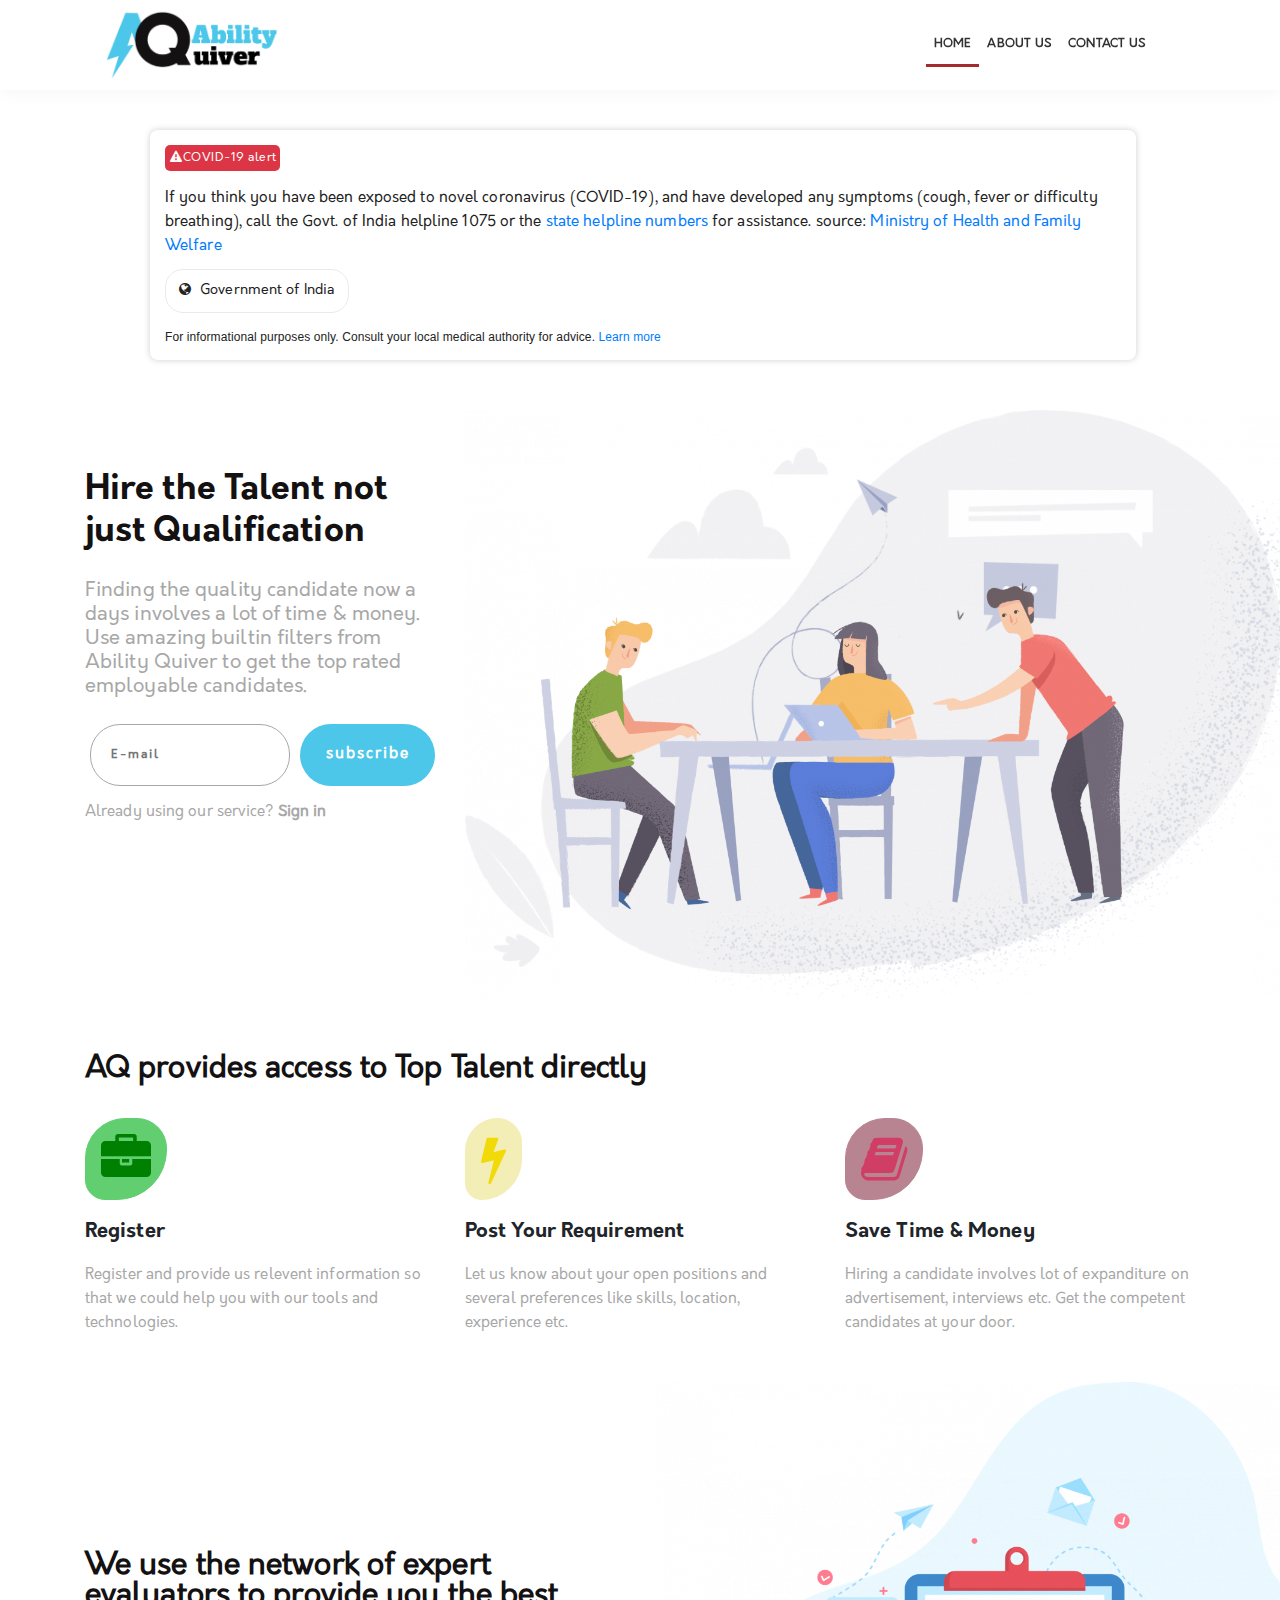
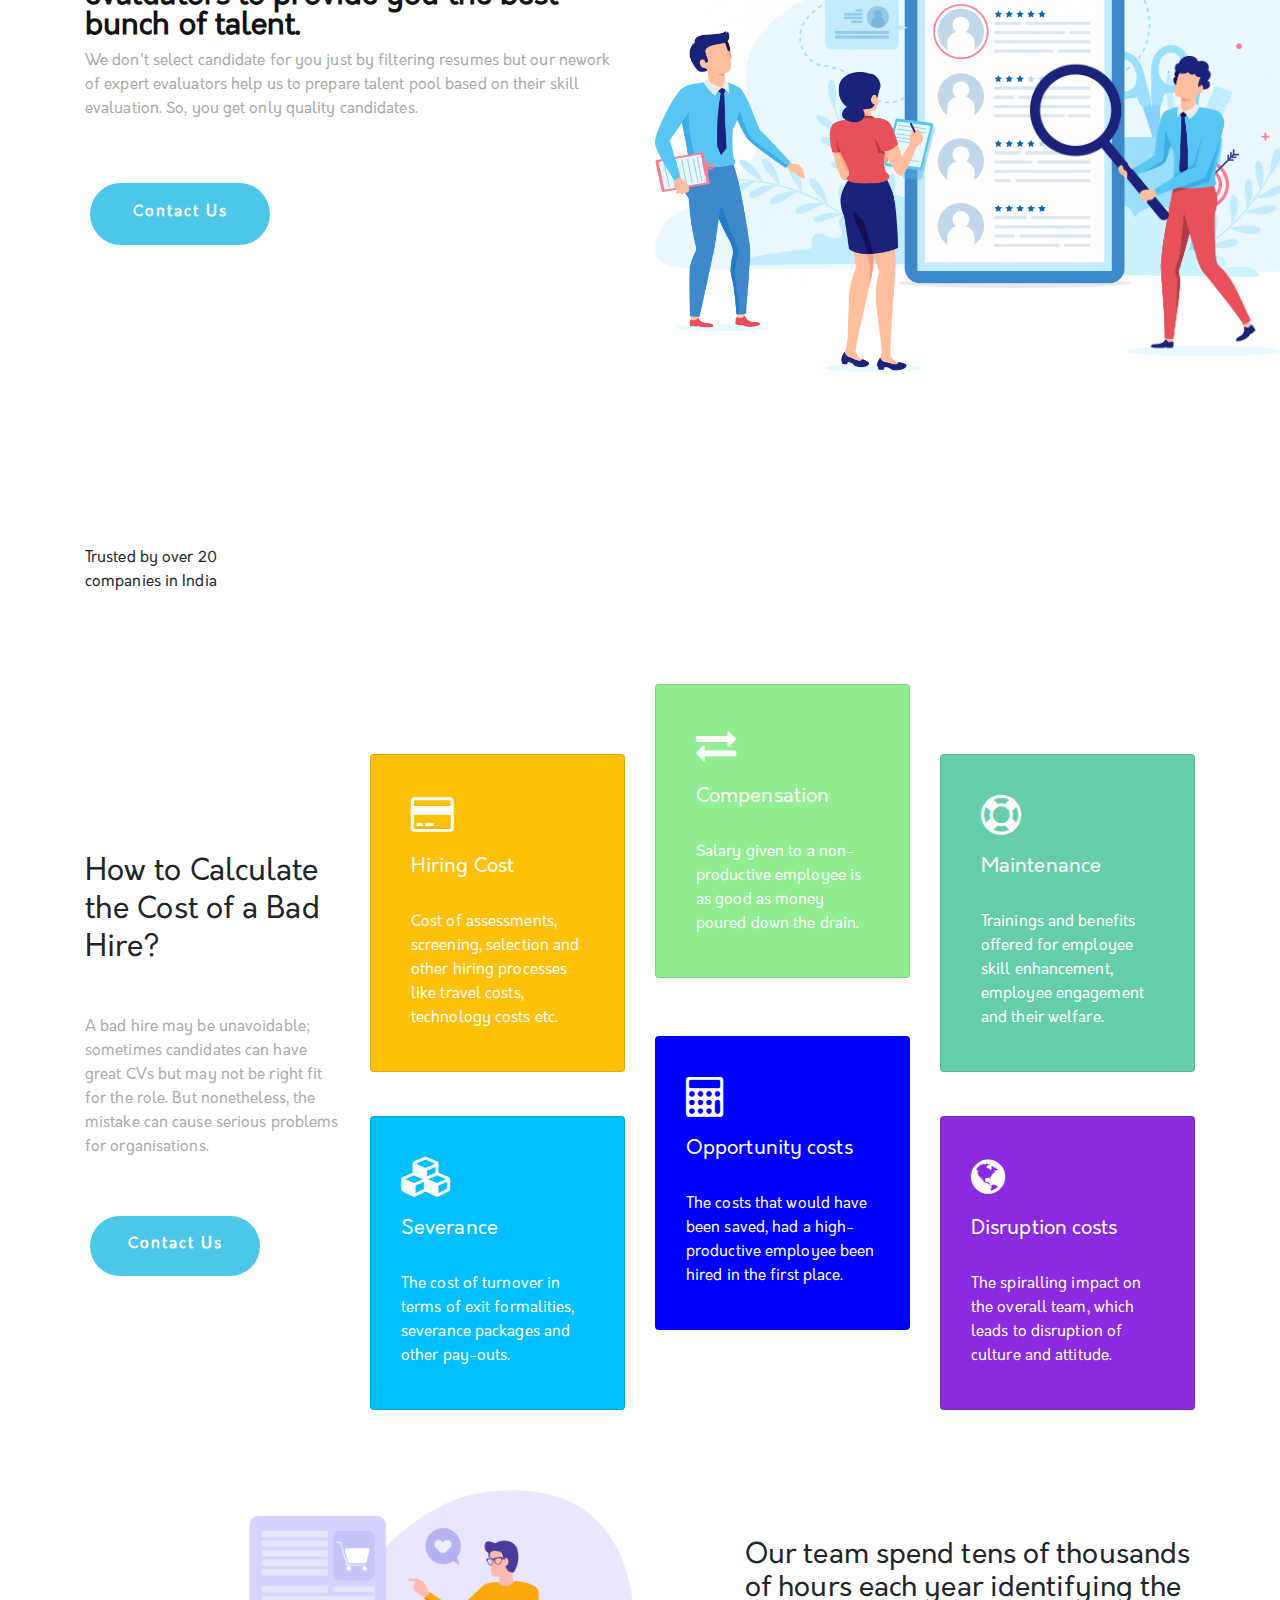
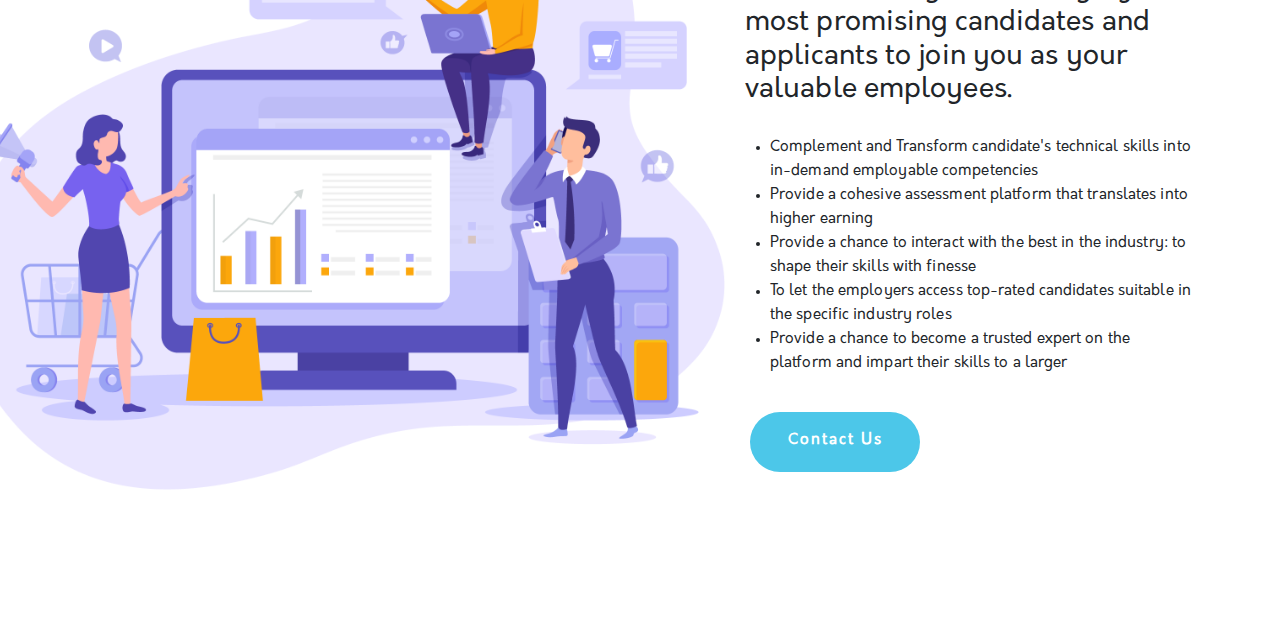
==== index.html @ 13b30fbf "new" ====
<!doctype html>
<html lang="en">
  <head>
    <!-- Required meta tags -->
    <meta charset="utf-8">
    <meta name="viewport" content="width=device-width, initial-scale=1, shrink-to-fit=no">

    <!-- Bootstrap CSS -->
    <link rel="stylesheet" href="https://stackpath.bootstrapcdn.com/bootstrap/4.5.2/css/bootstrap.min.css" integrity="sha384-JcKb8q3iqJ61gNV9KGb8thSsNjpSL0n8PARn9HuZOnIxN0hoP+VmmDGMN5t9UJ0Z" crossorigin="anonymous">
    <link rel="stylesheet" href="https://stackpath.bootstrapcdn.com/bootstrap/4.5.2/css/bootstrap.min.css" integrity="sha384-JcKb8q3iqJ61gNV9KGb8thSsNjpSL0n8PARn9HuZOnIxN0hoP+VmmDGMN5t9UJ0Z" crossorigin="anonymous">

    <title>Ability Quiver</title>
    <link rel="stylesheet" href="https://stackpath.bootstrapcdn.com/font-awesome/4.7.0/css/font-awesome.min.css" integrity="sha384-wvfXpqpZZVQGK6TAh5PVlGOfQNHSoD2xbE+QkPxCAFlNEevoEH3Sl0sibVcOQVnN" crossorigin="anonymous">
    <link rel="stylesheet" href="style.css">
  </head>
  <body>
    <div class="header">
    <nav class="navbar navbar-expand-lg  sticky-top">
        <a class="navbar-brand">
            <img src="logo-new1.png" alt="logo" height="70" width="175" class="ml-5">
        </a>
        <ul class="navbar-nav ml-auto">
            <li class="nav-item active">
                <a class="nav-link" href="#">
                    HOME
                </a>
            </li>
            <li class="nav-item">
                <a href="#" class="nav-link">
                    ABOUT US
                </a>
            </li>
            <li class="nav-item">
                <a href="#" class="nav-link">
                    CONTACT US
                </a>
            </li>
        </ul>
    </nav>
    </div>
    <!-- COVID-19 warning box -->
    <div class="box">
        <div class="red-box">
            <span>
                <i class="fa fa-exclamation-triangle" aria-hidden="true"></i>COVID-19 alert
            </span>
        </div>
        <div class="content-box">
            <span>
                If you think you have been exposed to novel coronavirus (COVID-19),
                 and have developed any symptoms (cough, fever or difficulty breathing),
                  call the Govt. of India helpline 1075 or the 
                  <a _ngcontent-npf-c4="" href="https://www.mohfw.gov.in/pdf/coronvavirushelplinenumber.pdf" target="_blank">state helpline numbers</a>
                 for assistance.
            </span>
            <span></span>
            <span>
                source: 
                <a _ngcontent-npf-c4="" href="https://www.mohfw.gov.in/" target="_blank">Ministry of Health and Family Welfare</a>
            </span>
        </div>
        <div class="button">
            <span class="globe">
                <i class="fa fa-globe" aria-hidden="true"></i>
            </span>
            <span class="gov">Government of India</span>
        </div>
        <div class="txt">
            For informational purposes only. Consult your local medical authority for advice. 
            <a _ngcontent-voe-c4="" href="https://support.google.com/websearch/answer/2364942?p=medical_conditions" target="_blank">Learn more</a>
        </div>
    </div>
    <div class="container c1">
        <div class="row">
            <div class="col-4 cl1">
                <h1> Hire the Talent not just Qualification</h1>
                <p class="p1">Finding the quality candidate now a days involves a lot of time & money.
                     Use amazing builtin filters from Ability Quiver to get the top rated employable candidates.</p>
                    <input type="text" placeholder="E-mail">
                    <button class="btn rounded-pill btn-primary btn-outline-dark">subscribe</button>
                    <div class="sign">Already using our service? <a class="link" href="#">Sign in</a></div>
            </div>
            <div class="col-8 cl2">
                <img class="back" src="p1_bck.png" alt="">
                <img class="front" src="p1_m1.png" alt="">
            </div>
        </div>
    </div>
    <div class="container c2">
        <div class="row">
            <div class="col cl2-1">
                <h2 class="font"> <b> AQ provides access to Top Talent directly </b></h2>
            </div>
        </div>
        <div class="row">
            <div class="col cl2-2">
                <i class="fa fa-briefcase" aria-hidden="true"></i>
                <h5>Register</h5>
                <p>Register and provide us relevent information so that 
                    we could help you with our tools and technologies.</p>
            </div>
            <div class="col cl2-3">
                <i class="fa fa-bolt" aria-hidden="true"></i>
                <h5>Post Your Requirement</h5>
                <p>Let us know about your open positions and several
                     preferences like skills, location, experience etc.</p>
            </div>
            <div class="col cl2-4">
                <i class="fa fa-book" aria-hidden="true"></i>
                <h5>Save Time & Money</h5>
                <p>Hiring a candidate involves lot of expanditure on 
                    advertisement, interviews etc. Get the competent candidates at your door.</p>
            </div>
        </div>
        <div class="row r1">
            <div class="col-6 cl3-1">
                <h1> <b> We use the network of expert evaluators to provide you the best bunch of talent. </b> </h1>
                <p>We don't select candidate for you just by filtering resumes but our nework of expert 
                    evaluators help us to prepare talent pool based on their skill evaluation. So, you get
                     only quality candidates.</p>
                     <button class="btn rounded-pill btn-primary btn-outline-dark">Contact Us</button>
            </div>
            <div class="col-6 cl3-2">
                <img class="back" src="p2_bck.png" alt="">
                <img class="main" src="p2_main.png" alt="">
                <img class="searcher" src="p2_m1.png" alt="">
                <img class="investigators" src="p2_m2.png" alt="">
                <img class="notes" src="p2_m3.png" alt="">
            </div>
        </div> 
    </div>
    <!-- carosal -->
    <div class="container carousal">
      <div class="row">
        <div class="col-3 content">
          <p>
            Trusted by over 20<br>
            companies in India
          </p>
        </div>
        <div class="col carousal-items">

        </div>
      </div>
    </div>
<!-- cards section -->
    <div class="container c3">
        <div class="row">
          <div class="col-3 cl4-1">
            <h3>How to Calculate the Cost of a Bad Hire?</h3>
            <p class="p2">A bad hire may be unavoidable; sometimes candidates can have great CVs but may not be right fit for the role. But nonetheless, the mistake can cause serious problems for organisations.</p>
            <button class="btn btn-info btn-outline-dark">Contact Us</button>
          </div>
          <div class="col-3 cl4-2">
            <div class="card bg-warning">
              <div class="card-image-top"><i class="fa fa-credit-card" aria-hidden="true"></i></div>
              <div class="body">
                <h5 class="card-title">Hiring Cost</h5>
                <p class="card-text">Cost of assessments, screening, selection and other hiring processes like travel costs, technology costs etc.</p>
              </div>
            </div>
          </div>
          <div class="col-3 cl4-3">
            <div class="card">
              <div class="card-image-top"><i class="fa fa-exchange" aria-hidden="true"></i></div>
              <div class="body">
                <h5 class="card-title">Compensation</h5>
                <p class="card-text">Salary given to a non-productive employee is as good as money poured down the drain.</p>
              </div>
            </div>
          </div>
          <div class="col-3 cl4-4">
            <div class="card">
              <div class="card-image-top"><i class="fa fa-life-ring" aria-hidden="true"></i></div>
              <div class="body">
                <h5 class="card-title">Maintenance</h5>
                <p class="card-text">Trainings and benefits offered for employee skill enhancement, employee engagement and their welfare.</p>
              </div>
            </div>
          </div>
        </div>
        <div class="row">
          <div class="col-3">
  
          </div>
          <div class="col-3 cl4-5">
            <div class="card">
              <div class="card-image-top"><i class="fa fa-cubes" aria-hidden="true"></i></div>
              <div class="body">
                <h5 class="card-title">Severance</h5>
                <p class="card-text">The cost of turnover in terms of exit formalities, severance packages and other pay-outs.</p>
              </div>
            </div>
          </div>
          <div class="col-3 cl4-6">
            <div class="card">
              <div class="card-image-top"><i class="fa fa-calculator" aria-hidden="true"></i></div>
              <div class="body">
                <h5 class="card-title">Opportunity costs</h5>
                <p class="card-text">The costs that would have been saved, had a high-productive employee been hired in the first place.</p>
              </div>
            </div>
          </div>
          <div class="col-3 cl4-7">
            <div class="card">
              <div class="card-image-top"><i class="fa fa-globe" aria-hidden="true"></i></div>
              <div class="body">
                <h5 class="card-title">Disruption costs</h5>
                <p class="card-text">The spiralling impact on the overall team, which leads to disruption of culture and attitude.</p>
              </div>
            </div>
          </div>
        </div>
      </div>
      <!-- our team section -->
      <div class="container">
        <div class="row">
          <div class="col-7">
            <img src="p3.png" height="900px" width="880px" style="margin-left:-180px;margin-top:-70px">
          </div>
          <div class="col-5" style="margin-top:130px;padding-left:10px;">
            <h3>Our team spend tens of thousands of hours each year identifying the most promising candidates and applicants to join you as your valuable employees.</h3>
            <ul style="margin-left:-15px;padding-top:20px">
              <li>Complement and Transform candidate's technical skills into in-demand employable competencies</li>
              <li>Provide a cohesive assessment platform that translates into higher earning</li>
              <li>Provide a chance to interact with the best in the industry: to shape their skills with finesse</li>
              <li>To let the employers access top-rated candidates suitable in the specific industry roles</li>
              <li>Provide a chance to become a trusted expert on the platform and impart their skills to a larger</li>
            </ul>
            <div style="padding-top:20px;">
              <button class="btn btn-info btn-outline-dark" style="border-radius:40px;height:60px;width:170px;color:white;border: 0px solid;">Contact Us</button>
            </div>        
          
          </div>
        </div>
      </div>
    <!-- Optional JavaScript -->
    <!-- jQuery first, then Popper.js, then Bootstrap JS -->
    <script src="https://code.jquery.com/jquery-3.5.1.slim.min.js" integrity="sha384-DfXdz2htPH0lsSSs5nCTpuj/zy4C+OGpamoFVy38MVBnE+IbbVYUew+OrCXaRkfj" crossorigin="anonymous"></script>
    <script src="https://cdn.jsdelivr.net/npm/popper.js@1.16.1/dist/umd/popper.min.js" integrity="sha384-9/reFTGAW83EW2RDu2S0VKaIzap3H66lZH81PoYlFhbGU+6BZp6G7niu735Sk7lN" crossorigin="anonymous"></script>
    <script src="https://stackpath.bootstrapcdn.com/bootstrap/4.5.2/js/bootstrap.min.js" integrity="sha384-B4gt1jrGC7Jh4AgTPSdUtOBvfO8shuf57BaghqFfPlYxofvL8/KUEfYiJOMMV+rV" crossorigin="anonymous"></script>
  </body>
</html>
---- style.css ----
@font-face{
    src: url(fonts/orkney-regular.otf);
    font-family: orkney-reg;
}
@font-face{
    src: url(fonts/orkney-bold.otf);
    font-family: orkney-bold;
}
body{
    font-weight: 400; 
    font-size: 15px;
    font-family: orkney-reg;
    line-height: 24px;
    letter-spacing: .1px; 
    overflow-x: hidden; 
}
.header .navbar{
    width: 100%;
    height: 90.27px;
    float: left;
    position: fixed;
    background: #fff;
    box-shadow: 0 0 20px 0 rgba(0,0,0,.05);
}
.header .navbar .navbar-brand{
    padding: 10px 0px 10px 41px;
}
.active{
    border-bottom: 3px solid brown;
}
.header .navbar-nav .nav-item .nav-link:hover{
    border-bottom: 3px solid brown;
    margin: 0px 2px -3px 2px;
}
.header .navbar-nav .nav-item .nav-link{
    display: block;
    color: #333;
    text-transform: uppercase;
    font-size: 12px;
    font-weight: 700;
    letter-spacing: .2px;
}
.header .navbar .navbar-nav{
    margin-right: 110px;
}
.box{
    margin: 130px 0px 0px 150px;
    background: #fff;
    box-shadow: 0 0 6px rgba(60,64,67,.25);
    border-radius: 8px;
    width: 77%;
    padding: 15px;
    color: #222;
    font-weight: lighter;
}
.box .red-box{
    background-color: #dc3545;
    width: 115px;
    padding: 1px 1px 1px 5px;
    color: #fff;
    font-family: inherit;
    font-weight: inherit;
    font-size: 12px;
    border-radius: 5px;
    letter-spacing: .5px;
}
.box .content-box{
    margin-top: 16px;
    margin-bottom: 10px;
    display: block;
    font-weight: 100;
}
.button{
    border: 1px solid #e8eaed;
    border-radius: 18px;
    font-size: 14px;
    max-width: 90%;
    display: inline-flex;
    padding: 9px 13px;
}
.button .globe .fa .fa-globe{
    font-size: 10px;
    color: blue;
}
.button .gov{
    padding-left: 9px;
}
.txt{
    font-family: arial,sans-serif;
    font-size: 12px;
    line-height: 16px;
    padding-top: 16px;
}
.c1{
    margin-top: 50px;
}
.back{
    width: 848px;
    height: 587.72px;
}
.front{
    margin: -540px 0px 0px 76px;
    width: 600px;
    height: 343.13px;
}
.cl1{
    margin-top: 60px;
}
h1{
    font-family: orkney-bold;
    line-height: 42px;
    font-weight: 400;
    color: #141112;
    font-size: 34px;
}
.p1{
    font-size: 20px;
    margin: 25px 0px 25px 0px;
    color: #a7a7a7;
}
input[type=text]{
    outline: none;
    border-radius: 30px;
    border: 1px solid #a7a7a7;
    padding: 20px;
    width: 200px;
    float: left;
    letter-spacing: 2px;
    font-size: 12px;
    font-weight: 700;
    color: #4c4c4c;
    line-height: 20px;
    height: 62px;
    margin: 0px 5px 0px 5px;
}
.btn{
    margin: 0px 0px 0px 5px;
    outline: none;
    border: 0px solid;
    width: 135px;
    height: 62px;
    background: #4cc7e9;
    font-weight: 700;
    color: #fff;
    font-size: 15px;
    letter-spacing: 2px;
}
.sign{
    margin-top: 15px;
    color: #a7a7a7;
}
.sign .link{
    color: #a7a7a7;
    font-weight: bolder;
    text-decoration: none;
}
.cl2-1 .font{
    margin-top: 30px;
    margin-bottom: 30px;
    font-family: orkney-reg;
    font-weight: 400;
    color: #141112;
    font-size: 30px;
}
.cl2-2 .fa{
    border: 1px solid #61ce70;
    border-radius: 40px 30px 50px 20px;
}
.cl2-2 .fa-briefcase{
    font-size: 50px;
    padding: 15px;
    background: #61ce70;
    color: green;
}
.cl2-3 .fa{
    border: 1px solid #f3edb6;
    border-radius: 40px 30px 50px 20px;
}
.cl2-3 .fa-bolt{
    font-size: 50px;
    padding: 15px;
    background: #f3edb6;
    color: #f1da07;
}
.cl2-4 .fa{
    border: 1px solid #b98492;
    border-radius: 40px 30px 50px 20px;
}
.cl2-4 .fa-book{
    font-size: 50px;
    padding: 15px;
    background: #b98492;
    color: #d13e65;
}
.cl2-2 h5{
    margin: 20px 0 20px;
    font-family: orkney-bold;
    font-weight: 200;
    font-size: 20px;
}
.cl2-2 p{
    color: #a7a7a7;
}
.cl2-3 h5{
    margin: 20px 0 20px;
    font-family: orkney-bold;
    font-weight: 200;
    font-size: 20px;
}
.cl2-3 p{
    color: #a7a7a7;
}
.cl2-4 h5{
    margin: 20px 0 20px;
    font-family: orkney-bold;
    font-weight: 200;
    font-size: 20px;
}
.cl2-4 p{
    color: #a7a7a7;
}
.c2{
    padding-bottom: 100px;
}
.cl3-1{
    margin-top: 200px;
}
.cl3-2{
    margin-top: 30px;
}
.cl3-1 h1{
    font-family: orkney-reg;
    font-size: 30px;
    font-weight: 400;
    color: #141112;
    line-height: 30px;
}
.cl3-1 p{
    font-family: orkney-reg;
    line-height: 24px;
    letter-spacing: .1px;
    color: #a7a7a7;
}
.cl3-2 .back{
    width: 700px;
    height: 490px;
}
.cl3-2 .main{
    width: 580px;
    height: 410.16px;
    margin: -400px 0 0 50px;
}
.cl3-2 .searcher{
    width: 250px;
    height: 300px;
    margin: -240px 0 0 375px;
}
.cl3-2 .investigators{
    width: 110px;
    height: 300px;
    margin: -290px 0 0 170px;
}
.cl3-2 .notes{
    width: 150px;
    height: 300px;
    margin: -420px 150px 0 0;
}
.cl3-1 .btn{
    margin: 45px 0px 0px 5px;
    outline: none;
    border: 0px solid;
    width: 180px;
    height: 62px;
    font-weight: 700;
    color: #fff;
    font-size: 15px;
    letter-spacing: 2px;
}
.col-3 .card:hover{
    transition:all 0.3s linear;
    margin-top:-25px;
    box-shadow: 0 0 30px rgba(0,0,0,.3);
   }
.carousal{
    padding-bottom: 100px;
    width: 100%;
    height: 150px;
}
.carousal .content{
    width: 20%;
    float: left;
    height: 150px;
    display: flex;
    flex-direction: column;
    justify-content: center;
}
.carousal .content p{

}
.c3{
    margin-top:100px;
    font-family: orkney-reg;
}
.c3 .cl4-1{
    padding-top:80px;
}
.c3 .cl4-1 h3{
    padding:20px 0px;
    font-family: orkney-reg;
    font-weight: 400;
    font-size: 30px;
    line-height: 38px;
}
.c3 .cl4-1 .p2{
    padding:20px 0px 40px;
    color:darkgrey;
    font-size:15px;
    font-family: orkney-reg;
}
.c3 .cl4-1 .btn{
    border-radius:40px;
    height:60px;
    width:170px;
    color:white;
    border: 0px solid;
}
.c3 .cl4-2 .card{
    color:white;
    padding:40px 40px;
}
.c3 .cl4-2 .card-image-top{
    font-size:40px;
}
.c3 .cl4-2 .body .card-title{
    padding:20px 0px;
}
.c3 .cl4-3{
    margin-top:-70px;
}
.c3 .cl4-3 .card{
    color:white;
    padding:40px 40px;
    background-color:lightgreen;
}
.c3 .cl4-3 .card-image-top{
    font-size:40px;
}
.c3 .cl4-3 .body .card-title{
    padding:20px 0px;
}
.c3 .cl4-4 .card{
    color:white;
    padding:40px 40px;
    background-color: mediumaquamarine;
}
.c3 .cl4-4 .card-image-top{
    font-size:40px;
}
.c3 .cl4-4 .body .card-title{
    padding:20px 0px;
}
.c3 .cl4-5{
    margin-top:-160px;
}
.c3 .cl4-5 .card{
    color:white; 
    padding:40px 30px;
    background-color:deepskyblue;
}
.c3 .cl4-5 .card-image-top{
    font-size:40px;
}
.c3 .cl4-5 .body .card-title{
    padding:20px 0px;
}
.c3 .cl4-6{
    margin-top:-240px;
}
.c3 .cl4-6 .card{
    color:white;
    padding:40px 30px;
    background-color:blue;
}
.c3 .cl4-6 .card-image-top{
    font-size:40px;
}
.c3 .cl4-6 .body .card-title{
    padding:20px 0px;
}
.c3 .cl4-7{
    margin-top:-160px;
}
.c3 .cl4-7 .card{
    color:white;
    padding:40px 30px;
    background-color:blueviolet;
}
.c3 .cl4-7 .card-image-top{
    font-size:40px;
}
.c3 .cl4-7 .body .card-title{
    padding:20px 0px;
}
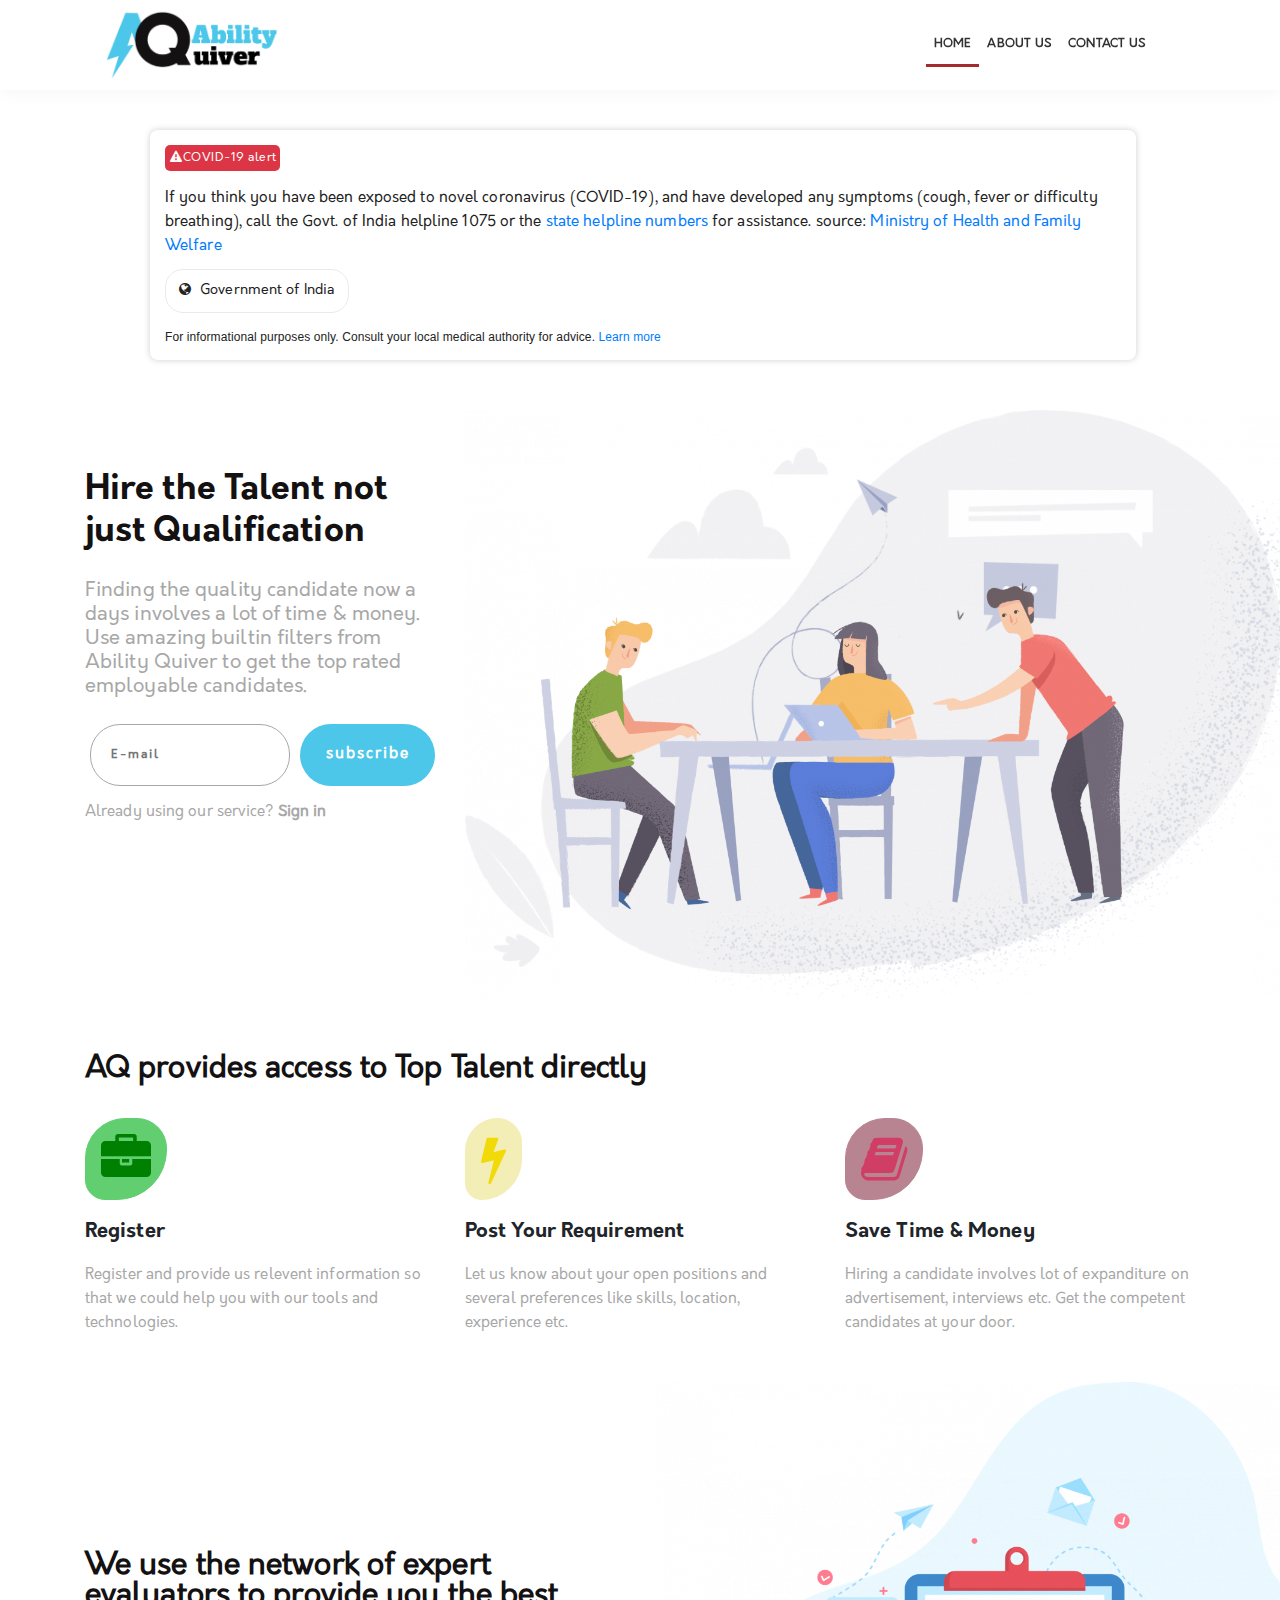
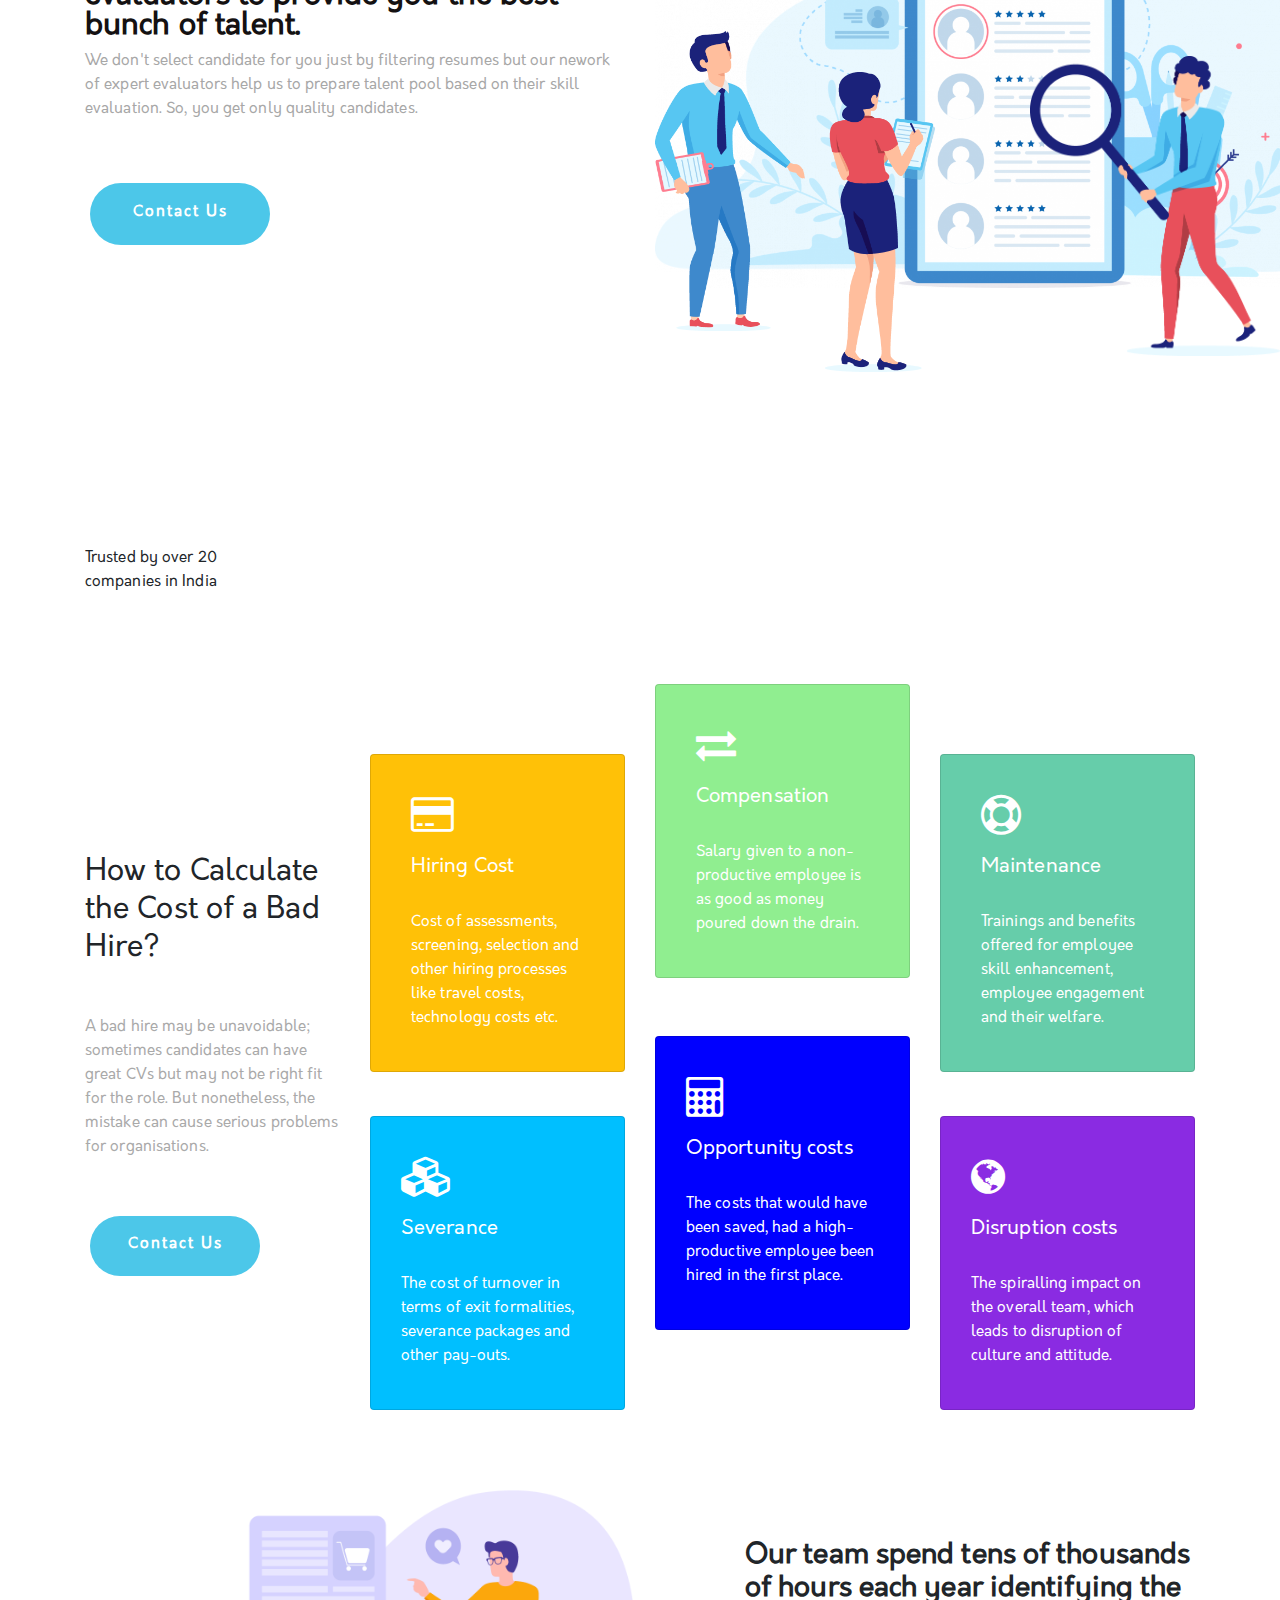
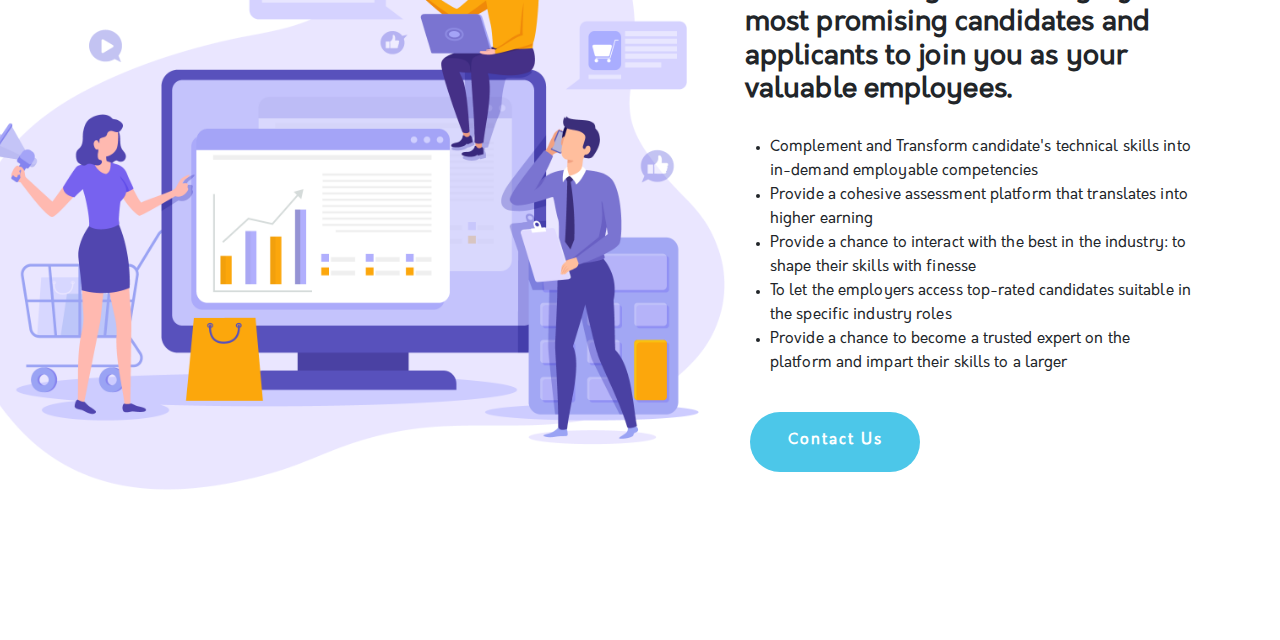
==== commit 316104cf: "update" ====
--- a/index.html
+++ b/index.html
@@ -10,6 +10,7 @@
     <link rel="stylesheet" href="https://stackpath.bootstrapcdn.com/bootstrap/4.5.2/css/bootstrap.min.css" integrity="sha384-JcKb8q3iqJ61gNV9KGb8thSsNjpSL0n8PARn9HuZOnIxN0hoP+VmmDGMN5t9UJ0Z" crossorigin="anonymous">
 
     <title>Ability Quiver</title>
+    <link rel="icon" href="ability-quiver-favicon.png" type=image/x-icon>
     <link rel="stylesheet" href="https://stackpath.bootstrapcdn.com/font-awesome/4.7.0/css/font-awesome.min.css" integrity="sha384-wvfXpqpZZVQGK6TAh5PVlGOfQNHSoD2xbE+QkPxCAFlNEevoEH3Sl0sibVcOQVnN" crossorigin="anonymous">
     <link rel="stylesheet" href="style.css">
   </head>
@@ -21,17 +22,17 @@
         </a>
         <ul class="navbar-nav ml-auto">
             <li class="nav-item active">
-                <a class="nav-link" href="#">
+                <a class="nav-link" href="index.html">
                     HOME
                 </a>
             </li>
             <li class="nav-item">
-                <a href="#" class="nav-link">
+                <a href="aboutus.html" class="nav-link">
                     ABOUT US
                 </a>
             </li>
             <li class="nav-item">
-                <a href="#" class="nav-link">
+                <a href="contactus.html" class="nav-link">
                     CONTACT US
                 </a>
             </li>
@@ -148,7 +149,9 @@
         <div class="row">
           <div class="col-3 cl4-1">
             <h3>How to Calculate the Cost of a Bad Hire?</h3>
-            <p class="p2">A bad hire may be unavoidable; sometimes candidates can have great CVs but may not be right fit for the role. But nonetheless, the mistake can cause serious problems for organisations.</p>
+            <p class="p2">A bad hire may be unavoidable; sometimes candidates
+               can have great CVs but may not be right fit for the role. But nonetheless,
+                the mistake can cause serious problems for organisations.</p>
             <button class="btn btn-info btn-outline-dark">Contact Us</button>
           </div>
           <div class="col-3 cl4-2">
@@ -156,7 +159,8 @@
               <div class="card-image-top"><i class="fa fa-credit-card" aria-hidden="true"></i></div>
               <div class="body">
                 <h5 class="card-title">Hiring Cost</h5>
-                <p class="card-text">Cost of assessments, screening, selection and other hiring processes like travel costs, technology costs etc.</p>
+                <p class="card-text">Cost of assessments, screening, selection and other 
+                  hiring processes like travel costs, technology costs etc.</p>
               </div>
             </div>
           </div>
@@ -165,7 +169,8 @@
               <div class="card-image-top"><i class="fa fa-exchange" aria-hidden="true"></i></div>
               <div class="body">
                 <h5 class="card-title">Compensation</h5>
-                <p class="card-text">Salary given to a non-productive employee is as good as money poured down the drain.</p>
+                <p class="card-text">Salary given to a non-productive employee is as good as
+                   money poured down the drain.</p>
               </div>
             </div>
           </div>
@@ -174,7 +179,8 @@
               <div class="card-image-top"><i class="fa fa-life-ring" aria-hidden="true"></i></div>
               <div class="body">
                 <h5 class="card-title">Maintenance</h5>
-                <p class="card-text">Trainings and benefits offered for employee skill enhancement, employee engagement and their welfare.</p>
+                <p class="card-text">Trainings and benefits offered for employee skill
+                   enhancement, employee engagement and their welfare.</p>
               </div>
             </div>
           </div>
@@ -188,7 +194,8 @@
               <div class="card-image-top"><i class="fa fa-cubes" aria-hidden="true"></i></div>
               <div class="body">
                 <h5 class="card-title">Severance</h5>
-                <p class="card-text">The cost of turnover in terms of exit formalities, severance packages and other pay-outs.</p>
+                <p class="card-text">The cost of turnover in terms of exit formalities, 
+                  severance packages and other pay-outs.</p>
               </div>
             </div>
           </div>
@@ -197,7 +204,8 @@
               <div class="card-image-top"><i class="fa fa-calculator" aria-hidden="true"></i></div>
               <div class="body">
                 <h5 class="card-title">Opportunity costs</h5>
-                <p class="card-text">The costs that would have been saved, had a high-productive employee been hired in the first place.</p>
+                <p class="card-text">The costs that would have been saved,
+                   had a high-productive employee been hired in the first place.</p>
               </div>
             </div>
           </div>
@@ -206,7 +214,8 @@
               <div class="card-image-top"><i class="fa fa-globe" aria-hidden="true"></i></div>
               <div class="body">
                 <h5 class="card-title">Disruption costs</h5>
-                <p class="card-text">The spiralling impact on the overall team, which leads to disruption of culture and attitude.</p>
+                <p class="card-text">The spiralling impact on the overall team, 
+                  which leads to disruption of culture and attitude.</p>
               </div>
             </div>
           </div>
@@ -219,7 +228,7 @@
             <img src="p3.png" height="900px" width="880px" style="margin-left:-180px;margin-top:-70px">
           </div>
           <div class="col-5" style="margin-top:130px;padding-left:10px;">
-            <h3>Our team spend tens of thousands of hours each year identifying the most promising candidates and applicants to join you as your valuable employees.</h3>
+            <h3> <b> Our team spend tens of thousands of hours each year identifying the most promising candidates and applicants to join you as your valuable employees.</b></h3>
             <ul style="margin-left:-15px;padding-top:20px">
               <li>Complement and Transform candidate's technical skills into in-demand employable competencies</li>
               <li>Provide a cohesive assessment platform that translates into higher earning</li>
